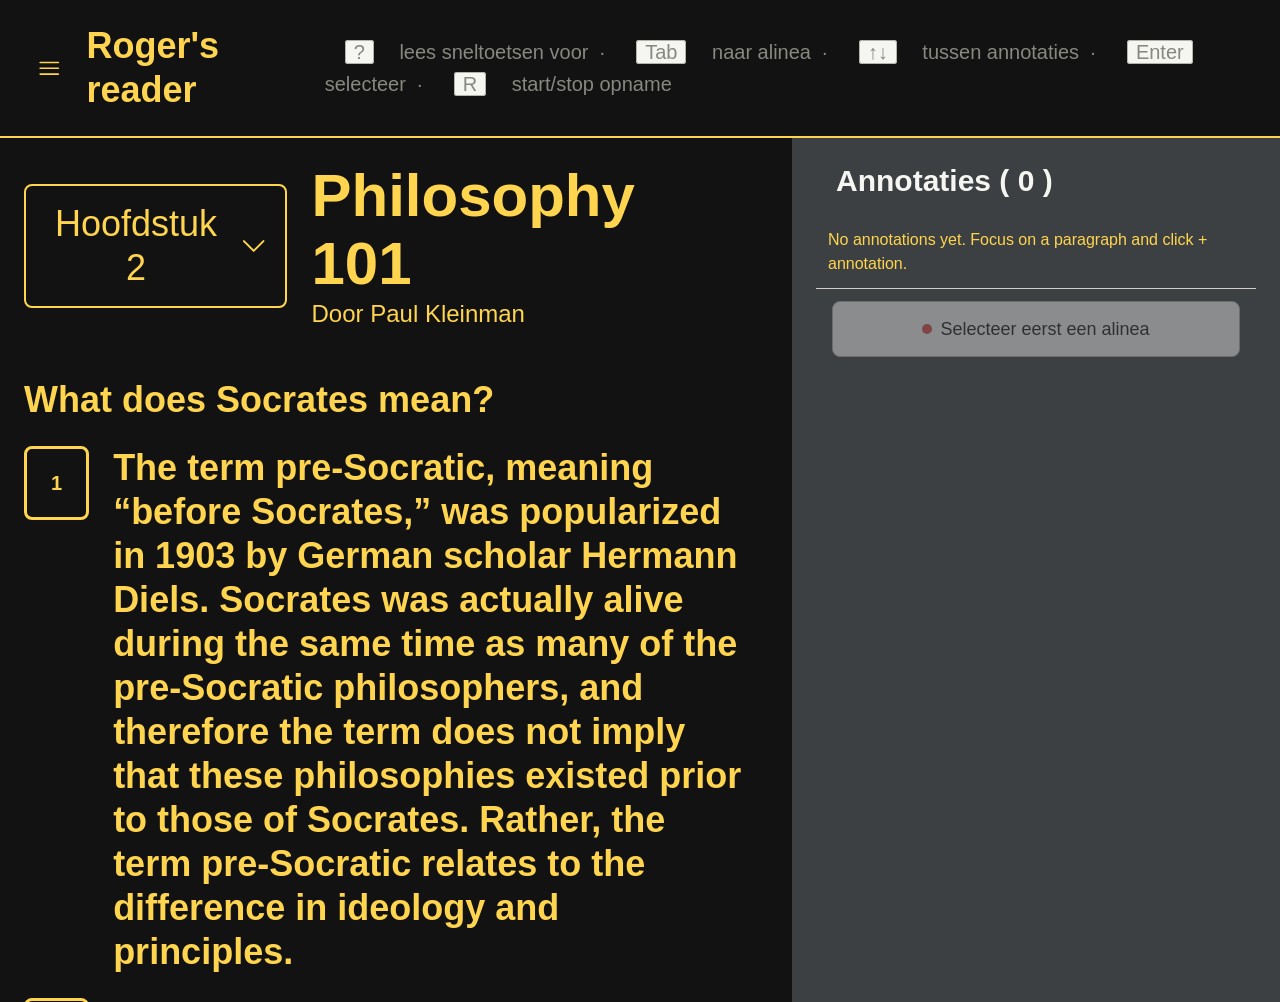
==== chapter2.html @ 27e50aff "layout change" ====
<!DOCTYPE html>
<html lang="nl">
<head>
    <meta charset="UTF-8">
    <meta name="viewport" content="width=device-width, initial-scale=1.0">
    <title>Roger's reader</title>
    <link href="style/style.css" rel="stylesheet">
    <link rel="icon" type="image/png" sizes="32x32" href="images/favicon-32x32.png?v=2">

    <link href="https://api.fontshare.com/v2/css?f[]=nunito@400&f[]=bebas-neue@400&display=swap" rel="stylesheet">
</head>
<body>
    <header>
        <div class="header-content">
            <div>
                <button class="menu" tabindex="0" aria-label="menu">
                    <svg xmlns="http://www.w3.org/2000/svg" fill="none" viewBox="0 0 24 24" stroke-width="1.5" stroke="currentColor">
                        <path stroke-linecap="round" stroke-linejoin="round" d="M3.75 6.75h16.5M3.75 12h16.5m-16.5 5.25h16.5" />
                    </svg>
                </button>
                
                <h1>Roger's reader</h1>
            </div>
            <nav>
                <ul>
                    <!-- <li><a href="#">Sneltoetsen</a></li> -->
                    <li><a href="book1.html">Boek 1</a></li>
                    <li><a href="book2.html">Boek 2</a></li>
                </ul>
            </nav>

            <section id="shortcuts" aria-label="Beschikbare sneltoetsen" tabindex="0">
                <p aria-hidden="true">
                <kbd>?</kbd> lees sneltoetsen voor &nbsp;·&nbsp;
                <kbd>Tab</kbd> naar alinea &nbsp;·&nbsp;
                <kbd>↑↓</kbd> tussen annotaties &nbsp;·&nbsp;
                <kbd>Enter</kbd> selecteer &nbsp;·&nbsp;
                <kbd>R</kbd> start/stop opname
                
            </p>
            <p class="sr-only">
                Beschikbare sneltoetsen: ? om sneltoetsen te lezen, Tab om naar een alinea te gaan, pijl omhoog en omlaag om tussen annotaties te navigeren, Enter om te selecteren, en R om een opname te starten of stoppen.
            </p>
            </section>
        </div>


    </header>

    <section class="web-app">
        <article id="reader">
            <div class="title-container">
                <div class="dropdown">
                    <button class="dropbtn" aria-label="Je bent nu bij hoofdstuk 2, navigeer hier naar een ander hoofdstuk" tabindex="0">
                        Hoofdstuk 2
                        <svg xmlns="http://www.w3.org/2000/svg" viewBox="0 0 24 24" fill="currentColor" class="size-6">
                            <path fill-rule="evenodd" d="M12.53 16.28a.75.75 0 0 1-1.06 0l-7.5-7.5a.75.75 0 0 1 1.06-1.06L12 14.69l6.97-6.97a.75.75 0 1 1 1.06 1.06l-7.5 7.5Z" clip-rule="evenodd" />
                        </svg>
                    </button>

                    <div class="dropdown-content">
                        <a href="index.html">Hoofdstuk 1</a>
                        <a href="chapter2.html">Hoofdstuk 2</a>
                        <a href="chapter3.html">Hoofdstuk 3</a>
                    </div>
                </div>

                <div>
                    <h1 aria-label="Titel: Philosophy 101">Philosophy 101</h1>
                    <h2 aria-label="Auteur: Door Paul Kleinman">Door Paul Kleinman</h2>
                </div>
            </div>

            <div class="text-container">
                    <h3>What does Socrates mean?</h3>
                    
                    <div class="para-block" data-para="1">
                        <p lang="en">
                            The term pre-Socratic, meaning “before Socrates,” was popularized in 1903 by
                            German scholar Hermann Diels. Socrates was actually alive during the same
                            time as many of the pre-Socratic philosophers, and therefore the term does not
                            imply that these philosophies existed prior to those of Socrates. Rather, the term
                            pre-Socratic relates to the difference in ideology and principles. 
                            
                            <button class="add-anno-btn" aria-label="add annotation on paragraph 1"> 1 </button>
                        </p>
                    </div>
        
                    <div class="para-block" data-para="2">
                        <p>
                            While many
                            pre-Socratic philosophers produced texts, none have fully survived and most of
                            what we understand about the pre-Socratic philosophers is based on the
                            fragments of text that remain and the quotes of later historians and philosophers,
                            which were usually biased.
                            
                            <button class="add-anno-btn" aria-label="add annotation on paragraph 2"> 2 </button>
                        </p>
                    </div>
                </article>
            </div>

        <aside id="sidebar" aria-label="Annotations">
            <div id="sidebar-header">
                Annotaties (
                <span id="anno-count" aria-live="polite">
                    0
                </span>
                )
            </div>

            <div id="anno-list" aria-live="polite" aria-label="List of annotations">
                <p>
                    No annotations yet. Focus on a paragraph and click + annotation.
                </p>
            </div>

            <div id="rec-panel">
                <div id="pending-info" aria-live="polite"></div>

                <button id="rec-btn" aria-label="Start audio-opname" aria-pressed="false" disabled>
                    <span class="dot" aria-hidden="true"></span>
                    <span id="rec-label">Selecteer eerst een alinea</span>
                </button>
                <div id="status" aria-live="assertive"></div>

            </div>
        </aside>

    </section>
    
    <script src="script/script.js"></script>
</body>
</html>
---- style/style.css ----
*,
*::after,
*::before {
  box-sizing: border-box;
}

* {
  margin: 0;
  padding: 0;
  line-height: calc(1em + 0.5rem);

  &:focus {
    outline: 2px solid #378add;
    outline-offset: 2px;
  }
}

html {
  scroll-behavior: smooth;

  color-scheme: light dark;
  --colour-background: light-dark(#121212, #ffd54f);
  --colour-text: light-dark(#ffd54f, #121212);
  --colour-white: #f5f5f2;

  font-family: "Nunito", sans-serif;
  font-family: "Bebas Neue", sans-serif;
  color: var(--colour-text);
  background-color: var(--colour-background);

  --size-xxs: 0.5rem;
  --size-xs: 0.75rem;
  --size-sm: 0.875rem;
  --size-base: 1rem;
  --size-lg: 1.125rem;
  --size-xl: 1.25rem;
  --size-2xl: 1.5rem;
  --size-3xl: 1.875rem;
  --size-4xl: 2.25rem;
  --size-5xl: 3rem;
  --size-6xl: 3.75rem;
  --size-7xl: 4.5rem;
  --size-8xl: 6rem;
  --size-9xl: 8rem;
  --size-10xl: 10rem;
}

img,
svg {
  display: block;
  max-width: 100%;
  height: auto;
}

button {
  display: inline-block;
  padding: 0;
  border: none;
  background: none;
  cursor: pointer;
  color: inherit;
  font-family: inherit;
  font-size: inherit;
}

h1,
h3,
h4,
h5,
h6 {
  font-family: "Arial", serif;
  font-weight: 900;
}

h1 {
  font-size: var(--size-6xl);
}

h2 {
  font-family: "Arial", serif;
  font-weight: 500;
}

h3 {
  font-size: var(--size-4xl);
  margin-bottom: var(--size-2xl);
}

.menu {
  color: var(--colour-text);
  width: var(--size-4xl);
  height: var(--size-4xl);
  display: block;
  z-index: 200;
  position: relative;
}

.header-content {
  display: flex;
  justify-content: space-between;
  align-items: center;
  background-color: var(--colour-background);
  border-bottom: var(--colour-text) 2px solid;
}

.header-content div {
  display: flex;
  align-items: center;
  gap: var(--size-2xl);
  background-color: var(--colour-background);

  & h1 {
    font-size: var(--size-4xl);
    font-family: "Bebas Neue", sans-serif;
  }

  padding: var(--size-2xl) var(--size-4xl);

  &:nth-of-type(1) {
    width: fit-content;
  }
}

header nav {
  padding: var(--size-2xl) var(--size-4xl);
  position: absolute;
  z-index: 100;
  top: 90px;

  & ul {
    display: flex;
    flex-direction: column;
    gap: var(--size-2xl);

    & li {
      list-style: none;
      background-color: var(--colour-background);
      padding: var(--size-2xl);
      border-radius: var(--size-xxs);
      width: fit-content;
      border: var(--colour-text) 2px solid;

      & a {
        text-decoration: none;
        color: var(--colour-text);
        font-size: var(--size-4xl);
      }
    }

    & li:hover,
    & li:focus-within {
      background-color: var(--colour-text);
      color: var(--colour-background);
      border: var(--colour-background) 2px solid;

      & a {
        color: var(--colour-background);
      }
    }
  }
}

nav ul li {
  transition:
    transform 0.3s ease-in-out,
    opacity 0.3s ease-in-out;
  transform: translateX(-20px);
  opacity: 0;

  & a:focus {
    outline: 2px solid transparent;
  }
}

header nav.open ul li {
  transform: translateX(0);
  opacity: 1;
}

nav ul li:nth-of-type(1) {
  transition-delay: 0.1s;
}
nav ul li:nth-of-type(2) {
  transition-delay: 0.2s;
}
nav ul li:nth-of-type(3) {
  transition-delay: 0.3s;
}

header button:focus {
  outline: 2px solid #378add;
}

#shortcuts {
  padding: 0.5rem 1rem;
}

#shortcuts p {
  font-size: var(--size-xl);
  color: #888780;
  line-height: 1.6;
}

kbd {
  background: #f5f5f2;
  border: 0.5px solid #b4b2a9;
  border-radius: 3px;
  padding: 0 var(--size-xxs);
  font-size: var(--size-xl);
  font-family: "Bebas Neue", sans-serif;

  margin: 0 var(--size-xl);
}

.web-app {
  display: grid;
  grid-template-rows: 1fr 1fr;
  gap: var(--size-2xl);
}

#reader {
  display: flex;
  flex-direction: column;
  gap: var(--size-5xl);
  padding: var(--size-2xl);
  border-radius: var(--size-xxs);

  & P {
    font-size: var(--size-4xl);
    font-family: "Nunito", sans-serif;
    font-weight: 800;

    display: flex;
    flex-direction: row-reverse;
    gap: var(--size-2xl);
  }

  height: 96vh;
  overflow: scroll;
}

::-webkit-scrollbar {
  display: none;
}

.para-block {
  margin-bottom: var(--size-2xl);
}

#sidebar {
  background-color: #3d4042;
  padding: var(--size-2xl);
  overflow: scroll;
  min-width: 0;
}

.add-anno-btn,
.anchor-badge {
  display: flex;
  pointer-events: none;
  flex-direction: row;
  align-items: center;
  justify-content: center;
  width: fit-content;
  height: fit-content;
  padding: var(--size-xl) var(--size-2xl);
  font-size: var(--size-xl);
  font-weight: 800;

  background-color: var(--colour-background);
  color: var(--colour-text);
  border-radius: var(--size-xxs);
  border: 3px solid var(--colour-text);

  transition: all 0.2s ease-in-out;
}

.anchor-badge {
  background-color: #12ca1e;
  color: var(--colour-background);
  border: 3px solid #12ca1e;
}

.add-anno-btn:focus {
  pointer-events: auto;
  background-color: var(--colour-text);
  color: var(--colour-background);
}

.para-block:hover .add-anno-btn {
  opacity: 1;
  pointer-events: auto;
}

.para-block:has(:focus-within) {
  pointer-events: auto;
  background-color: var(--colour-text);
  color: var(--colour-background);
  padding: var(--size-xl) var(--size-2xl);
}

#sidebar-header {
  padding: 0 1.25rem 1rem 1.25rem;
  font-size: var(--size-3xl);
  font-weight: 900;
  color: var(--colour-white);
  font-family: "Arial", serif;
}

#anno-list {
  flex: 1;
  overflow-y: auto;
  padding: 0.75rem;
  display: flex;
  flex-direction: column;
  gap: 8px;
}

.anno-card {
  background: var(--colour-background);
  border: 0.5px solid #d3d1c7;
  padding: 0.75rem;
  cursor: pointer;
  transition: border-color 0.15s;
  font-size: var(--size-2xl);
  font-family: "Bebas Neue", sans-serif;

  & div:nth-of-type(1) {
    display: flex;
    align-items: center;
    margin-bottom: 4px;
    gap: var(--size-xxs);
  }
}

.anno-card:hover {
  border-color: #378add;
}

.anno-card:focus {
  outline: 2px solid #378add;
  outline-offset: 2px;
  border-color: #378add;
}

.anno-card .badge {
  display: inline-flex;
  align-items: center;
  justify-content: center;
  width: var(--size-2xl);
  height: var(--size-2xl);
  border-radius: 50%;
  background: var(--colour-text);
  color: var(--colour-background);
  font-size: var(--size-lg);
  font-weight: bold;
  margin-right: var(--size-xxs);
}

.anno-card .snippet {
  font-size: var(--size-xl);
  color: rgb(255 213 79 / 0.8);
  font-family: "Nunito", sans-serif;
  font-style: italic;
  margin: var(--size-xxs) 0 var(--size-xs);
  white-space: nowrap;
  overflow: hidden;
  text-overflow: ellipsis;
}

.anno-card .note {
  font-size: var(--size-xl);
  font-family: "Nunito", sans-serif;
  margin-top: var(--size-xs);
  padding: var(--size-xs) var(--size-sm);
  background: rgb(255 213 79 / 0.1);
  border-left: 2px solid var(--colour-text);
  border-radius: 0 4px 4px 0;
  color: var(--colour-text);
  white-space: pre-wrap;
}

.note-input {
  width: 100%;
  max-width: 100%;
  box-sizing: border-box;
  margin-top: var(--size-xs);
  padding: var(--size-xs) var(--size-sm);
  font-size: var(--size-xl);
  font-family: "Bebas Neue", sans-serif;
  background: rgb(255 213 79 / 0.1);
  color: var(--colour-text);
  border: 0.5px solid #7c7474;
  border-radius: 4px;
  resize: vertical;
  min-height: 52px;
}

.note-input::placeholder {
  color: rgb(255 213 79 / 0.4);
}

.note-input:focus {
  outline: 2px solid #378add;
  outline-offset: 2px;
}

.anno-card audio {
  width: 100%;
  height: 28px;
  margin-top: 6px;
}

#rec-panel {
  padding: 0.75rem 1rem;
  border-top: 0.5px solid #d3d1c7;
  display: flex;
  flex-direction: column;
  gap: 8px;
}

#pending-info {
  font-size: var(--size-xl);
  color: var(--colour-text);
  background-color: rgb(18 18 18 / 0.8);
  border: 2px solid var(--colour-background);
  border-radius: 8px;
  padding: var(--size-xs) var(--size-sm);
  display: none;
  font-weight: 700;
  font-family: "Bebas Neue", sans-serif;
}

#rec-btn {
  display: flex;
  align-items: center;
  gap: 8px;
  font-size: var(--size-lg);
  font-family: "Bebas Neue", sans-serif;
  justify-content: center;
  padding: var(--size-sm) var(--size-base);
  border-radius: 8px;
  border: 0.5px solid #b4b2a9;
  background: #fff;
  cursor: pointer;
  color: #1a1a18;
  transition: background 0.15s;
}

#rec-btn:hover:not(:disabled) {
  background: #f5f5f2;
}

#rec-btn:focus {
  outline: 2px solid #378add;
  outline-offset: 2px;
  background-color: var(--colour-text);
}

#rec-btn:disabled {
  opacity: 0.4;
  cursor: default;
}

#rec-btn .dot {
  width: 10px;
  height: 10px;
  border-radius: 50%;
  background: #e24b4a;
  flex-shrink: 0;
}

#rec-btn.recording .dot {
  animation: blink 1s infinite;
}

@keyframes blink {
  0%,
  100% {
    opacity: 1;
  }
  50% {
    opacity: 0;
  }
}

#status {
  font-size: var(--size-sm);
  color: #5f5e5a;
  text-align: center;
  min-height: 16px;
}

.title-container {
  display: flex;
  gap: var(--size-2xl);
  align-items: center;
}

.dropdown {
  position: relative;
}

.dropbtn {
  background-color: var(--colour-background);
  color: var(--colour-text);
  padding: 16px;
  font-size: var(--size-4xl);
  border: 2px solid var(--colour-text);
  border-radius: 8px;
  cursor: pointer;

  display: flex;
  align-items: center;
  gap: 8px;

  & svg {
    width: 2rem;
    height: 2rem;
    fill: var(--colour-text);
  }
}

.dropdown-content {
  display: none;
  position: absolute;
  background-color: var(--colour-text);
  width: 100%;
}

.dropdown-content a {
  color: var(--colour-background);
  padding: var(--size-2xl);
  text-decoration: none;
  display: block;
  font-size: var(--size-2xl);
}

.dropdown-content a:hover,
.dropdown-content a:focus {
  background-color: #f1f1f1;
}

.dropdown:hover .dropdown-content,
.dropdown:focus-within .dropdown-content {
  display: block;
}

.dropdown:hover .dropbtn,
.dropdown:focus-within .dropbtn {
  background-color: var(--colour-text);
  color: var(--colour-background);
  & svg {
    fill: var(--colour-background);
  }
}

@media (min-width: 1024px) {
  .container {
    max-width: 1024px;
  }

  .web-app {
    display: grid;
    grid-template-columns: 60% 1fr;
    grid-template-rows: 1fr;
    gap: var(--size-2xl);
    height: 93dvh;
  }
}

.sr-only {
  position: absolute;
  width: 1px;
  height: 1px;
  padding: 0;
  margin: -1px;
  overflow: hidden;
  clip: rect(0, 0, 0, 0);
  white-space: nowrap;
  border: 0;
}
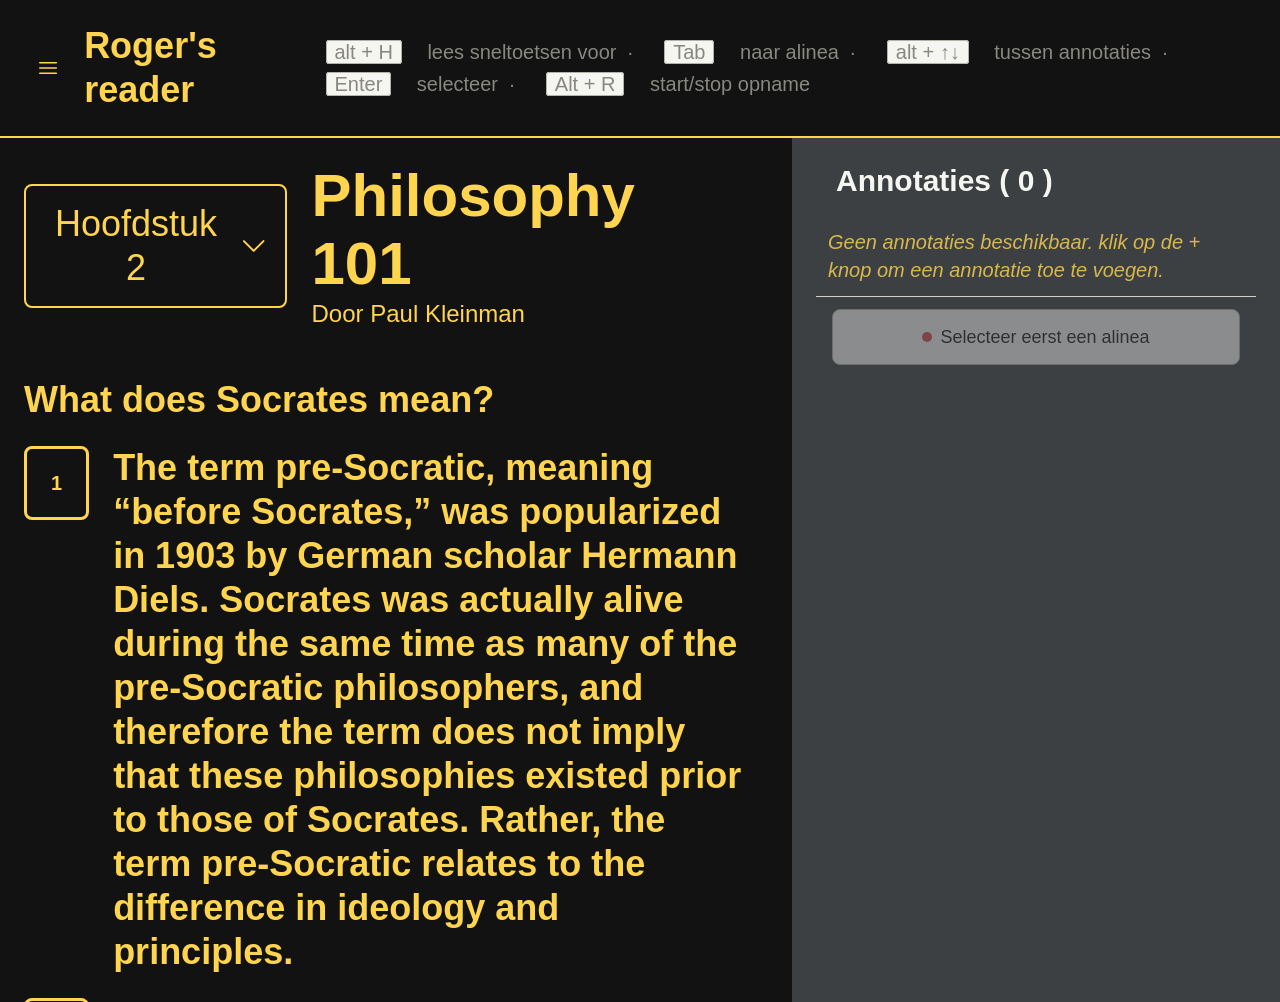
==== commit 71065466: "final update" ====
--- a/chapter2.html
+++ b/chapter2.html
@@ -24,22 +24,24 @@
             <nav>
                 <ul>
                     <!-- <li><a href="#">Sneltoetsen</a></li> -->
-                    <li><a href="book1.html">Boek 1</a></li>
+                    <li><a href="index.html">Boek 1</a></li>
                     <li><a href="book2.html">Boek 2</a></li>
                 </ul>
             </nav>
 
             <section id="shortcuts" aria-label="Beschikbare sneltoetsen" tabindex="0">
                 <p aria-hidden="true">
-                <kbd>?</kbd> lees sneltoetsen voor &nbsp;·&nbsp;
+                <kbd>alt + H</kbd> lees sneltoetsen voor &nbsp;·&nbsp;
                 <kbd>Tab</kbd> naar alinea &nbsp;·&nbsp;
-                <kbd>↑↓</kbd> tussen annotaties &nbsp;·&nbsp;
+                <kbd>alt + ↑↓</kbd> tussen annotaties &nbsp;·&nbsp;
                 <kbd>Enter</kbd> selecteer &nbsp;·&nbsp;
-                <kbd>R</kbd> start/stop opname
+                <kbd>Alt + R</kbd> start/stop opname
                 
             </p>
             <p class="sr-only">
-                Beschikbare sneltoetsen: ? om sneltoetsen te lezen, Tab om naar een alinea te gaan, pijl omhoog en omlaag om tussen annotaties te navigeren, Enter om te selecteren, en R om een opname te starten of stoppen.
+                Beschikbare sneltoetsen: Alt + H om sneltoetsen te lezen, 
+                Tab om naar een alinea te gaan, nogmaals Tab om de annotatie-knop te bereiken, 
+                Enter om een annotatie te maken, Alt + R om een opname te starten of stoppen.
             </p>
             </section>
         </div>
@@ -51,7 +53,7 @@
         <article id="reader">
             <div class="title-container">
                 <div class="dropdown">
-                    <button class="dropbtn" aria-label="Je bent nu bij hoofdstuk 2, navigeer hier naar een ander hoofdstuk" tabindex="0">
+                    <button class="dropbtn" aria-label="Je bent nu bij hoofdstuk 2, navigeer hier met tab" tabindex="0">
                         Hoofdstuk 2
                         <svg xmlns="http://www.w3.org/2000/svg" viewBox="0 0 24 24" fill="currentColor" class="size-6">
                             <path fill-rule="evenodd" d="M12.53 16.28a.75.75 0 0 1-1.06 0l-7.5-7.5a.75.75 0 0 1 1.06-1.06L12 14.69l6.97-6.97a.75.75 0 1 1 1.06 1.06l-7.5 7.5Z" clip-rule="evenodd" />
@@ -59,22 +61,22 @@
                     </button>
 
                     <div class="dropdown-content">
-                        <a href="index.html">Hoofdstuk 1</a>
-                        <a href="chapter2.html">Hoofdstuk 2</a>
-                        <a href="chapter3.html">Hoofdstuk 3</a>
+                        <a href="index.html#start" aria-label="Ga naar Hoofdstuk 1 door enter te drukken">Hoofdstuk 1</a>
+                        <a href="chapter2.html#start" aria-label="Ga naar Hoofdstuk 2 door enter te drukken">Hoofdstuk 2</a>
+                        <a href="chapter3.html#start" aria-label="Ga naar Hoofdstuk 3 door enter te drukken">Hoofdstuk 3</a>
                     </div>
                 </div>
 
                 <div>
-                    <h1 aria-label="Titel: Philosophy 101">Philosophy 101</h1>
-                    <h2 aria-label="Auteur: Door Paul Kleinman">Door Paul Kleinman</h2>
+                    <h1 aria-label="Titel: Philosophy 101" tabindex="0">Philosophy 101</h1>
+                    <h2 aria-label="Auteur: Door Paul Kleinman" tabindex="0">Door Paul Kleinman</h2>
                 </div>
             </div>
 
-            <div class="text-container">
-                    <h3>What does Socrates mean?</h3>
+            <div class="text-container" id="start">
+                    <h3 tabindex="0">What does Socrates mean?</h3>
                     
-                    <div class="para-block" data-para="1">
+                    <div class="para-block" data-para="1" tabindex="0">
                         <p lang="en">
                             The term pre-Socratic, meaning “before Socrates,” was popularized in 1903 by
                             German scholar Hermann Diels. Socrates was actually alive during the same
@@ -82,11 +84,11 @@
                             imply that these philosophies existed prior to those of Socrates. Rather, the term
                             pre-Socratic relates to the difference in ideology and principles. 
                             
-                            <button class="add-anno-btn" aria-label="add annotation on paragraph 1"> 1 </button>
+                            <button class="add-anno-btn" aria-label="Wil je een annotatie toevoegen aan alinea 1? Druk dan op enter. Zo niet, druk op tab om verder te gaan"> 1 </button>
                         </p>
                     </div>
         
-                    <div class="para-block" data-para="2">
+                    <div class="para-block" data-para="2" tabindex="0">
                         <p>
                             While many
                             pre-Socratic philosophers produced texts, none have fully survived and most of
@@ -94,7 +96,7 @@
                             fragments of text that remain and the quotes of later historians and philosophers,
                             which were usually biased.
                             
-                            <button class="add-anno-btn" aria-label="add annotation on paragraph 2"> 2 </button>
+                            <button class="add-anno-btn" aria-label="Wil je een annotatie toevoegen aan alinea 2? Druk dan op enter. Zo niet, druk op tab om verder te gaan"> 2 </button>
                         </p>
                     </div>
                 </article>
@@ -109,7 +111,7 @@
                 )
             </div>
 
-            <div id="anno-list" aria-live="polite" aria-label="List of annotations">
+            <div id="anno-list" aria-live="polite">
                 <p>
                     No annotations yet. Focus on a paragraph and click + annotation.
                 </p>
@@ -118,7 +120,7 @@
             <div id="rec-panel">
                 <div id="pending-info" aria-live="polite"></div>
 
-                <button id="rec-btn" aria-label="Start audio-opname" aria-pressed="false" disabled>
+                <button id="rec-btn" aria-label="Selecteer eerst een alinea" aria-pressed="false" disabled>
                     <span class="dot" aria-hidden="true"></span>
                     <span id="rec-label">Selecteer eerst een alinea</span>
                 </button>
--- a/style/style.css
+++ b/style/style.css
@@ -172,7 +172,7 @@
   }
 }
 
-header nav.open ul li {
+.header-content:focus-within nav ul li {
   transform: translateX(0);
   opacity: 1;
 }
@@ -292,7 +292,14 @@
   pointer-events: auto;
 }
 
-.para-block:has(:focus-within) {
+/* .para-block:has(:focus-within) {
+  pointer-events: auto;
+  background-color: var(--colour-text);
+  color: var(--colour-background);
+  padding: var(--size-xl) var(--size-2xl);
+} */
+
+.para-block:focus{
   pointer-events: auto;
   background-color: var(--colour-text);
   color: var(--colour-background);
@@ -314,6 +321,12 @@
   display: flex;
   flex-direction: column;
   gap: 8px;
+}
+
+.anno-empty {
+  font-size: var(--size-xl);
+  color: rgb(255 213 79 / 0.8);
+  font-style: italic;
 }
 
 .anno-card {
@@ -330,6 +343,25 @@
     align-items: center;
     margin-bottom: 4px;
     gap: var(--size-xxs);
+  }
+  
+  &:focus{
+    background-color: var(--colour-text);
+    color: var(--colour-background);
+
+    & .badge {
+      background-color: var(--colour-background);
+      color: var(--colour-text);
+    }
+
+    & .snippet{
+      color: var(--colour-background);
+    }
+    
+    & .note-input {
+      background-color: var(--colour-background);
+      color: var(--colour-text);
+    }
   }
 }
 
